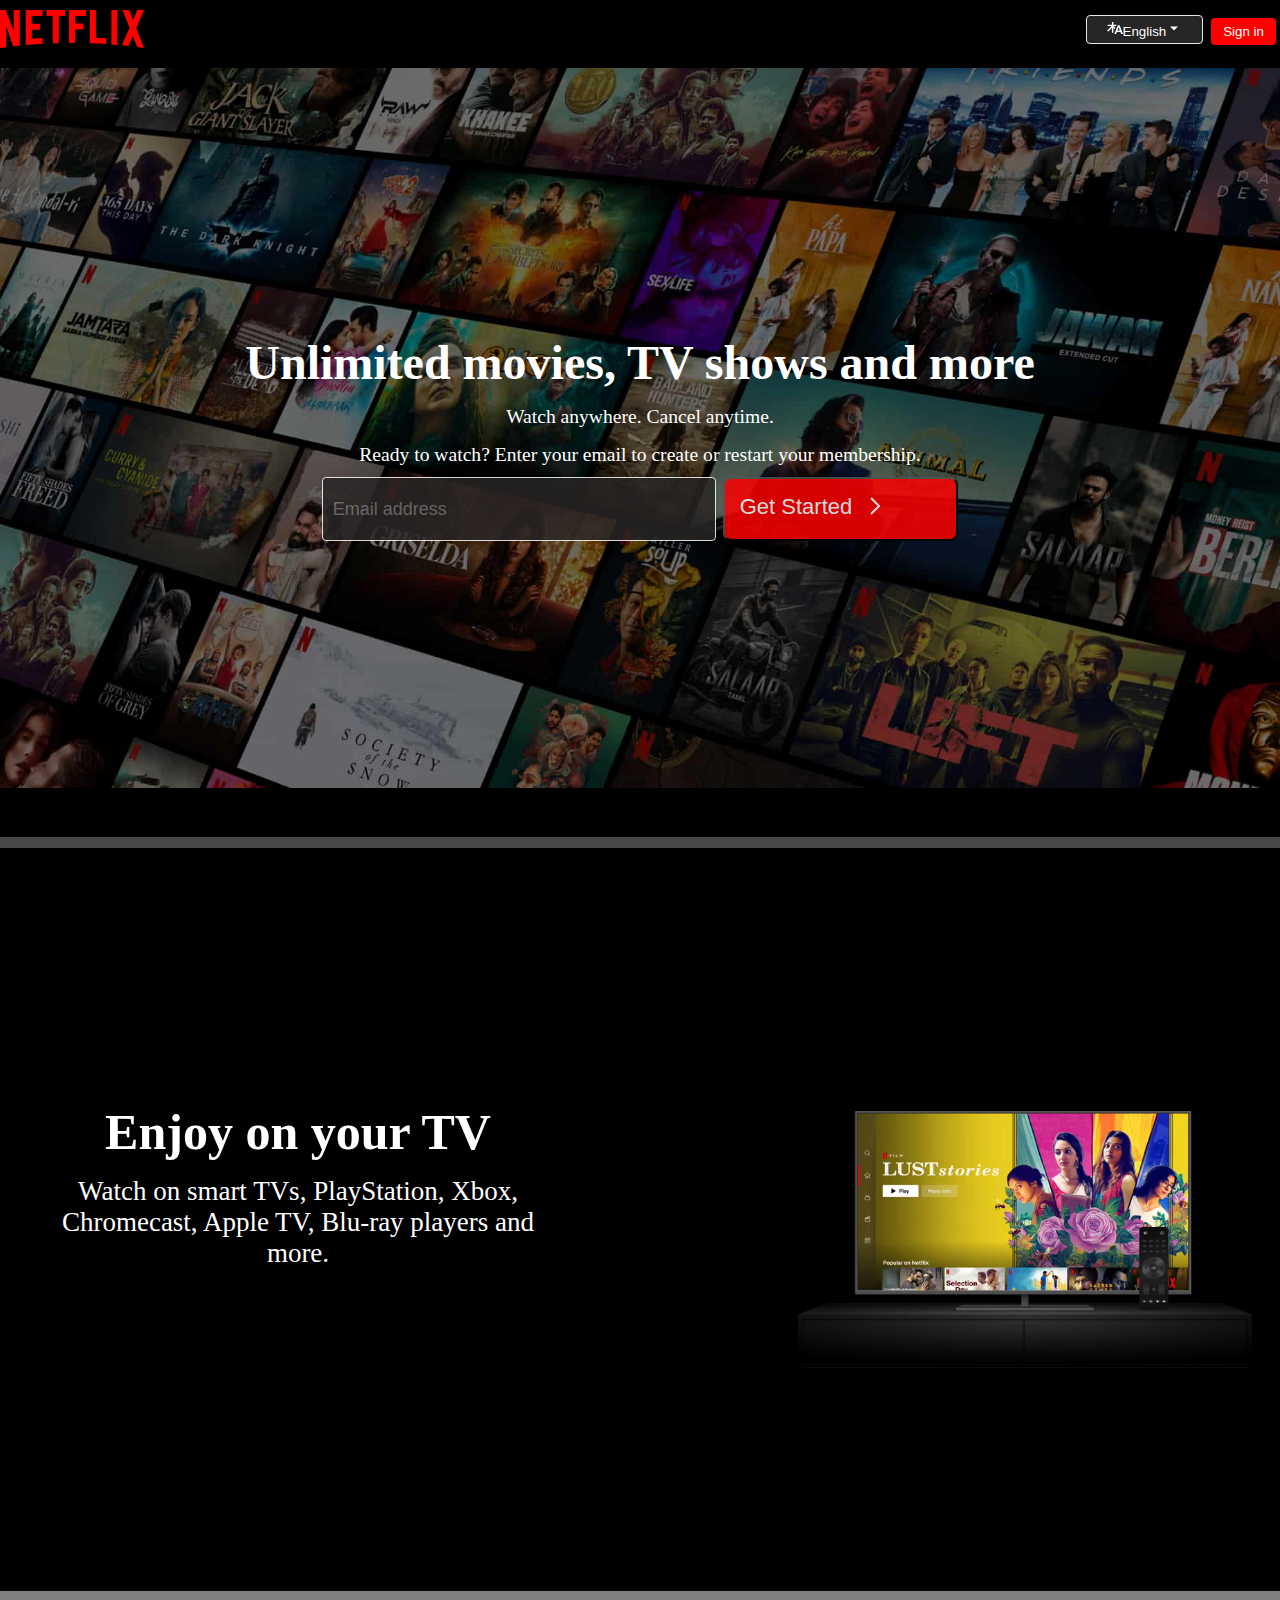
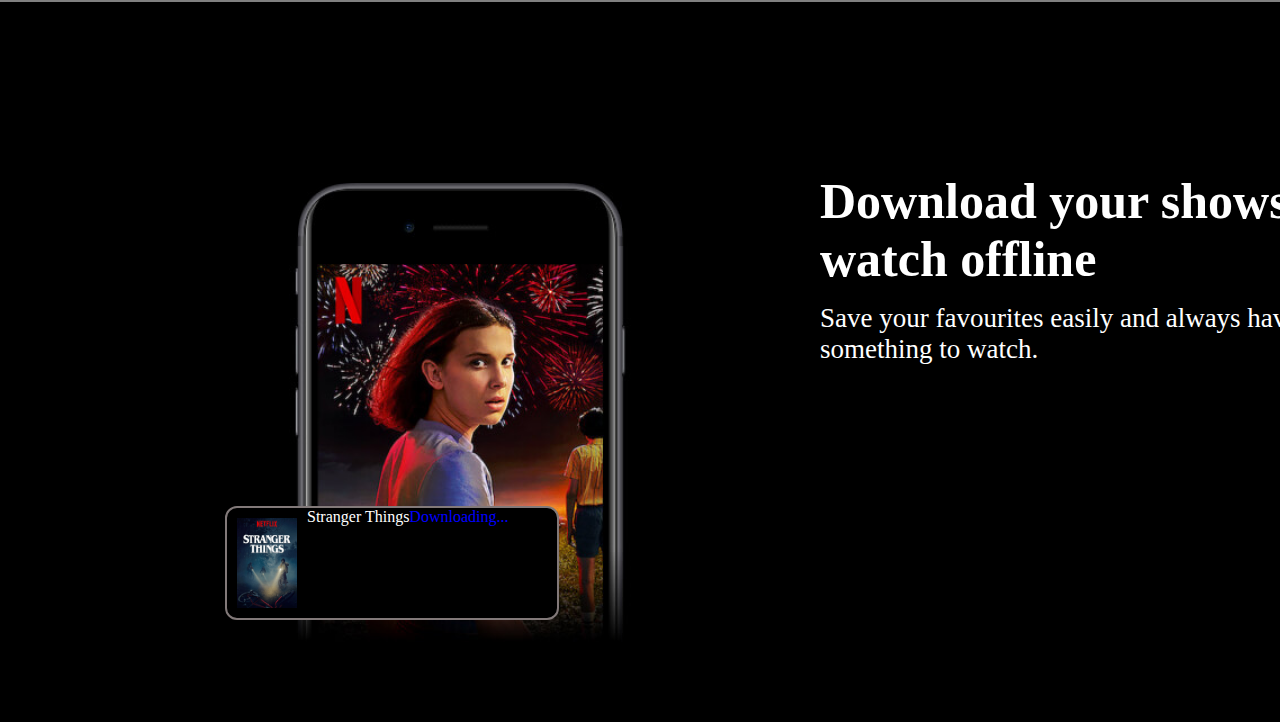
==== Netflix.html @ d596eb61 "Add Initial Files" ====
<!DOCTYPE html>

<head>
    <meta charset="utf-8">
    <meta http-equiv="X-UA-Compatible" content="IE=edge">
    <title></title>
    <meta name="description" content="">
    <meta name="viewport" content="width=device-width, initial-scale=1">
    <link rel="stylesheet" href="Netflix.css">
</head>

<body>
    <div class="main">
        <nav>
            <span class="logo">
                <img src="img/logo.svg" alt="Netflix"></span>
            <div>
                <button class="engbtn"><svg width="16" height="16" viewBox="0 0 16 16" fill="none"
                        xmlns="http://www.w3.org/2000/svg" class="default-ltr-cache-4z3qvp e1svuwfo1"
                        data-name="Languages" aria-hidden="true">
                        <path fill-rule="evenodd" clip-rule="evenodd"
                            d="M10.7668 5.33333L10.5038 5.99715L9.33974 8.9355L8.76866 10.377L7.33333 14H9.10751L9.83505 12.0326H13.4217L14.162 14H16L12.5665 5.33333H10.8278H10.7668ZM10.6186 9.93479L10.3839 10.5632H11.1036H12.8856L11.6348 7.2136L10.6186 9.93479ZM9.52722 4.84224C9.55393 4.77481 9.58574 4.71045 9.62211 4.64954H6.41909V2H4.926V4.64954H0.540802V5.99715H4.31466C3.35062 7.79015 1.75173 9.51463 0 10.4283C0.329184 10.7138 0.811203 11.2391 1.04633 11.5931C2.55118 10.6795 3.90318 9.22912 4.926 7.57316V12.6667H6.41909V7.51606C6.81951 8.15256 7.26748 8.76169 7.7521 9.32292L8.31996 7.88955C7.80191 7.29052 7.34631 6.64699 6.9834 5.99715H9.06968L9.52722 4.84224Z"
                            fill="currentColor"></path>
                    </svg>English<svg width="16" height="16" viewBox="0 0 16 16" fill="none"
                        xmlns="http://www.w3.org/2000/svg" class="default-ltr-cache-4z3qvp e1svuwfo1"
                        data-name="CaretDown" aria-hidden="true">
                        <path fill-rule="evenodd" clip-rule="evenodd"
                            d="M11.5976 6.5C11.7461 6.5 11.8204 6.67956 11.7154 6.78457L8.23574 10.2643C8.10555 10.3945 7.89445 10.3945 7.76425 10.2643L4.28457 6.78457C4.17956 6.67956 4.25393 6.5 4.40244 6.5H11.5976Z"
                            fill="currentColor"></path>
                    </svg></button>
                <button class="signbtn">Sign in</button>
            </div>
        </nav>
        <div class="box">
        </div>
        <div class="hero">
            <span class="h1">Unlimited movies, TV shows and more</span>
            <span class="h2">Watch anywhere. Cancel anytime.</span>
            <span class="h3">Ready to watch? Enter your email to create or restart your membership.</span>
            <div class="search">
                <input type="text" placeholder="Email address">
                <button>Get Started
                    <div class="default">
                        <svg width="24" height="24" viewBox="0 0 24 24" fill="none" xmlns="http://www.w3.org/2000/svg"
                            data-mirrorinrtl="true" class="default-ltr-cache-4z3qvp e1svuwfo1" data-name="ChevronRight"
                            aria-hidden="true">
                            <path fill-rule="evenodd" clip-rule="evenodd"
                                d="M15.5859 12L8.29303 19.2928L9.70725 20.7071L17.7072 12.7071C17.8948 12.5195 18.0001 12.2652 18.0001 12C18.0001 11.7347 17.8948 11.4804 17.7072 11.2928L9.70724 3.29285L8.29303 4.70706L15.5859 12Z"
                                fill="currentColor">
                            </path>
                        </svg>
                    </div>
                </button>
            </div>
        </div>
        <div class="sepration"></div>
        <div class="box2">
            <div class="box2text">
                <h1>Enjoy on your TV</h1>
                <p>Watch on smart TVs, PlayStation, Xbox, Chromecast, Apple TV, Blu-ray players and more.</p>
            </div>
            <div class="box2img">
                <img src="img/tv.jpg" alt="">
                <div class="video2">
                    <video src="video/video1.m4v" autoplay loop muted></video>
                </div>
            </div>
        </div>
        <div class="sepration"></div>
        <div class="box3">
            <div class="box3img">
                <div class="box3img1">
                    <img src="img/mobile.jpg" alt="">
                </div>
                <div class="box3download">
                    <img src="img/boxshot.jpg" alt="">
                    Stranger Things
                    <p>Downloading...</p>
                </div>
            </div>

            <div class="box3text">
                <h1>Download your shows to watch offline</h1>
                <p>Save your favourites easily and always have something to watch.</p>
            </div>
        </div>
    </div>
    <script src=""></script>
</body>

</html>
---- Netflix.css ----
* {
    padding: 0;
    margin: 0;
}

body {
    background-color: black;
}

.main {
    background-image: url("img/bg.jpg");
    background-position: center center;
    background-size: max(1200px, 100vw);
    background-repeat: no-repeat;
    height: 95vh;
    position: relative;

}

.main .box {
    background-color: black;
    height: 95vh;
    width: 100%;
    opacity: 0.44;
    position: absolute;
    top: 0;
}

.logo img {
    color: red;
    width: 144px;
    position: relative;
    z-index: 10;
}

nav {
    max-width: 155vh;
    justify-content: space-between;
    margin: auto;
    display: flex;
    align-items: center;
    height: 62px;
}

nav button {
    position: relative;
    z-index: 10;
    border-radius: 4px;
    color: white;
}

.engbtn {
    padding: 4px 20px;
    border: 0.5px solid rgb(235, 229, 229);
    background-color: rgb(39, 37, 37);
}

.signbtn {
    padding: 6px 12px;
    margin: 4px;
    background-color: red;
    border: none;
}

.hero {
    position: relative;
    color: white;
    height: 88%;
    display: flex;
    align-items: center;
    justify-content: center;
    flex-direction: column;
    padding: 0 30px;
}

.h1 {
    font-size: 3rem;
    font-weight: 700;
    z-index: 10;
}

.h2 {
    margin: 1rem 0 0;
    font-size: 1.225rem;
    font-weight: 400;
    z-index: 10;
}

.h3 {
    margin: 1rem 0 0;
    font-size: 1.225rem;
    font-weight: 400;
    z-index: 10;
}

.search {
    display: flex;
    margin-top: 11px;
    position: relative;
    opacity: 0.84;
    gap: 7px;
}

.search input {
    position: relative;
    font-size: 18px;
    background-color: rgb(41, 38, 38);
    padding: 15px 150px 15px 10px;
    color: white;
    border-radius: 4px;
    border: 1px solid white;
    /* z-index: 10; */

}

.search button {
    position: relative;
    display: flex;
    font-size: 22px;
    padding: 15px 70px 15px 15px;
    background-color: red;
    color: white;
    border-radius: 8px;
}

.default {
    margin-left: 10px;
}

.sepration {
    height: 11px;
    margin-top: 23px;
    background-color: gray;
}

.box2{
    position: relative;
    display: flex;
    align-items: center;
    justify-content: center;
    gap: 20vh;
    background-color: black;
    height: 80vh;
    margin-left: 0;
    padding-left: 0;
}

.box2text {
    position: relative;
    text-align: center;
    justify-content: center;
    align-items: center;
    padding-top: 150px;
    padding-right: 50PX;
    color: white;
    background-color: black;
    height: 40vh;
    width: 60vh;
    font-size: 27px;
}

.box2text h1 {
    padding-bottom: 15px;
    font-size: 50px;
}

.box2img {
    position: relative;
    align-items: center;
    justify-content: center;
    height: 324px;
    width: 454px;
}
.box2img img {
    position: relative;
    z-index: 10;
    height: 324px;
    width: 454px;
}
.video2{
    position: relative;
    align-items: center;
    justify-content: center;
    height: 260px;
    width: 332px;
}
.video2 video {
    position: relative;
    height: 260px;
    width: 332px;
    top: -300px;
    left: 60px;
}
.box3 {
    position: relative;
    display: flex;
    background-color: black;
    height: 80vh;
    width: 100%;
}
.box3text {
    position: relative;
    color: white;
    background-color: black; 
    height: 50vh;
    width: 62vh;
    left: 190px;
    top: 170px;
    font-size: 27px;
}
.box3text h1 {
    padding-bottom: 15px;
    font-size: 50px;
}
.box3img{
    position: relative;
    top: 100px;
    left: 100px;
    height: 60vh;
    width: 70vh;
}
.box3img1 img{
    position: relative;
    height: 60vh;
    width: 80vh;
}
.box3download{
    position: relative;
    display: flex;
    border: 2px solid rgb(130, 121, 121);
    border-radius: 12px;
    background-color: black;
    color: white;
    height: 110px;
    width: 330px;
    left: 125px;
    top: -140px;
}
.box3download p{
    color: blue;
}
.box3download img{
    position: relative;
    padding: 10px;
    height: 90px;
    width: 60px;
}
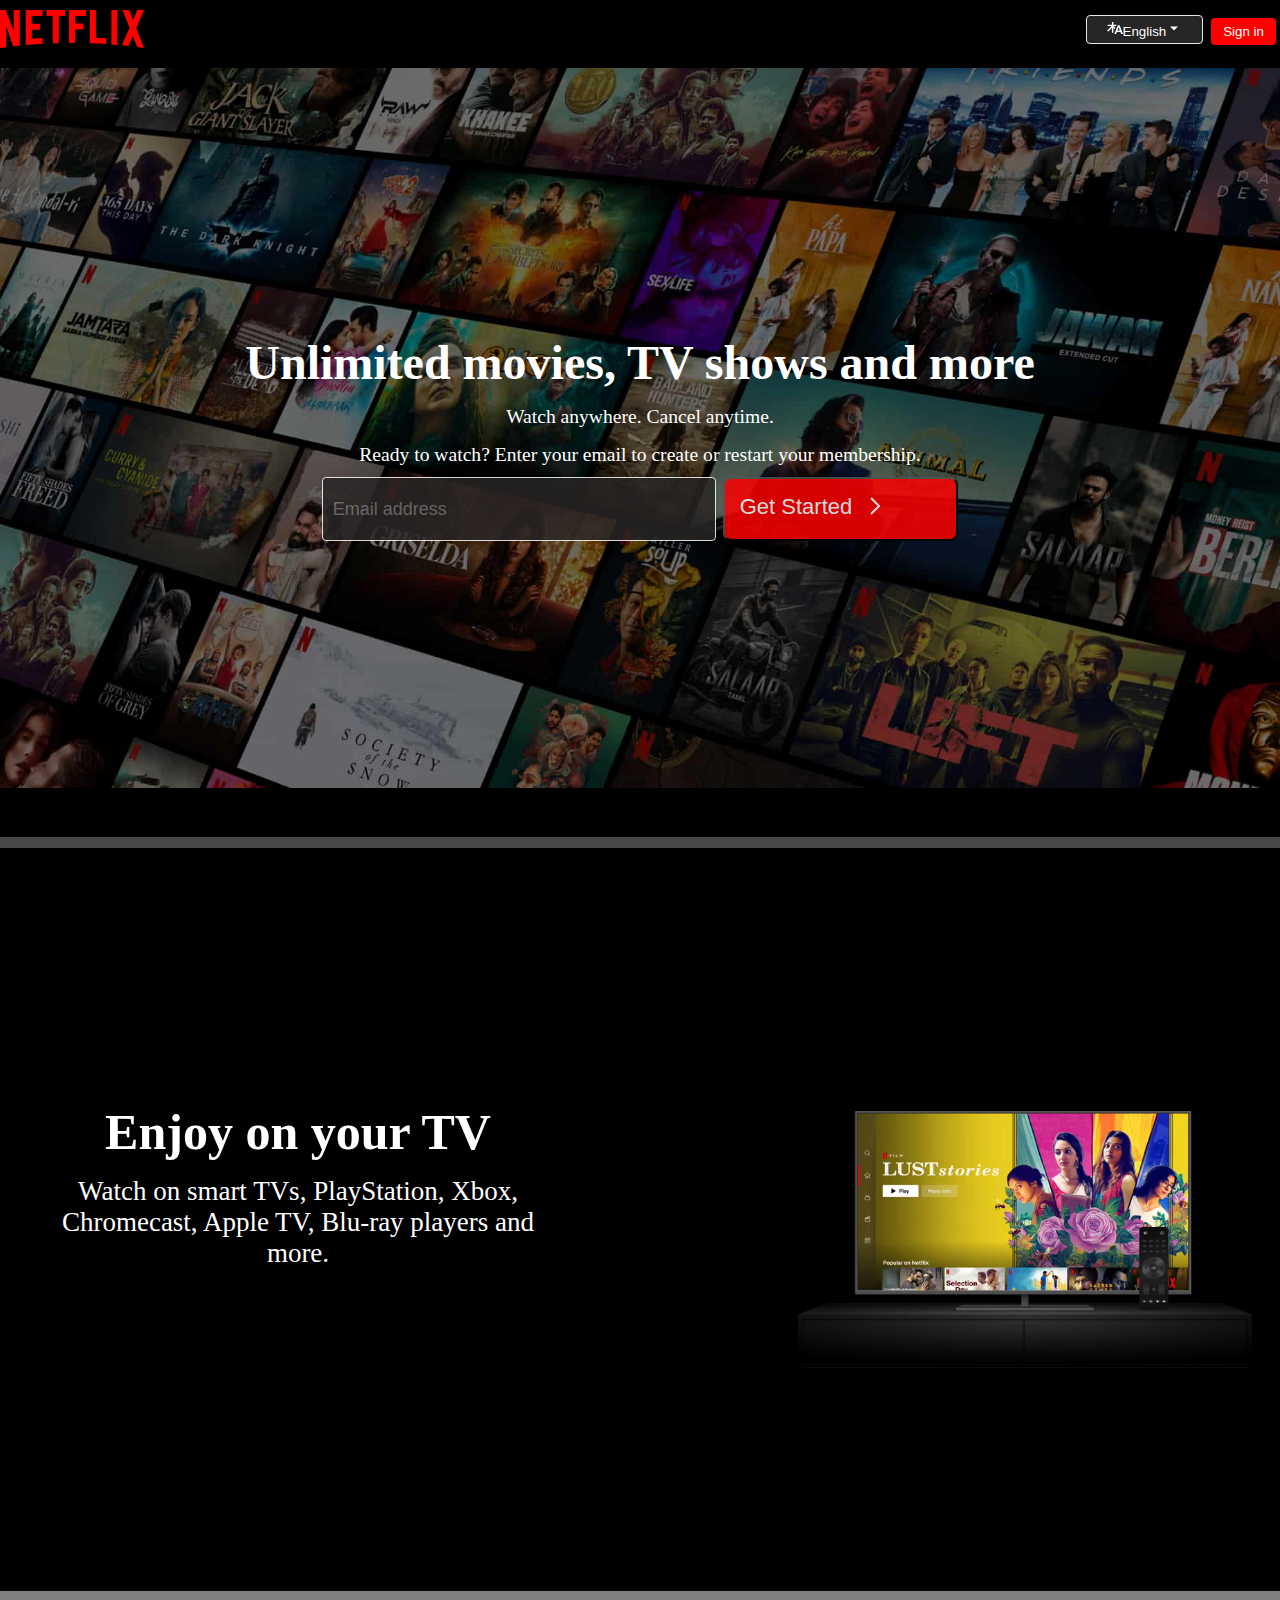
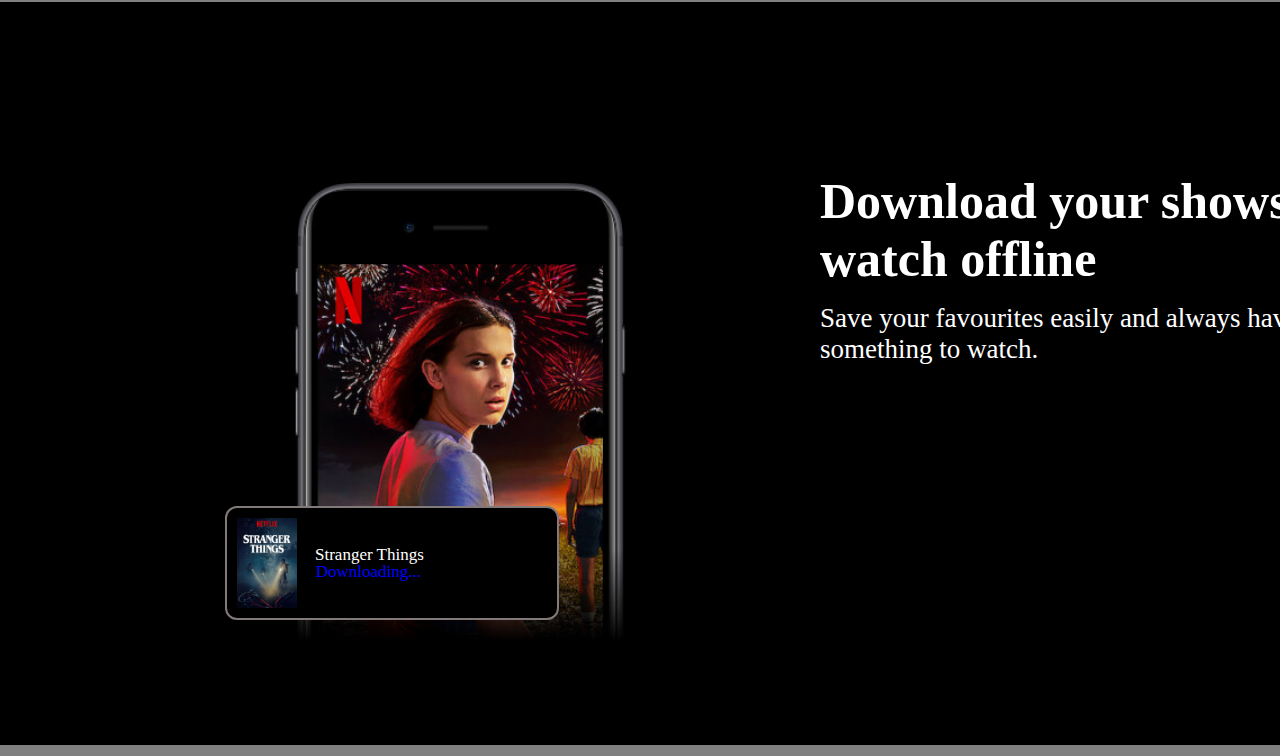
==== commit 84ccb9f8: "Fixed box3download" ====
--- a/Netflix.html
+++ b/Netflix.html
@@ -74,7 +74,7 @@
                 </div>
                 <div class="box3download">
                     <img src="img/boxshot.jpg" alt="">
-                    Stranger Things
+                    <span>Stranger Things</span>
                     <p>Downloading...</p>
                 </div>
             </div>
@@ -84,6 +84,7 @@
                 <p>Save your favourites easily and always have something to watch.</p>
             </div>
         </div>
+        <div class="sepration"></div>
     </div>
     <script src=""></script>
 </body>
--- a/Netflix.css
+++ b/Netflix.css
@@ -237,7 +237,20 @@
     top: -140px;
 }
 .box3download p{
+    position: relative;
+    /* display: flex; */
+    top: 54px;
+    left: -100px;
     color: blue;
+    height: 20px;
+    font-size: 17px;
+}
+.box3download span{
+    position: relative;
+    top: 37px;
+    left: 8px;
+    font-size: 17px;
+    height: 20px;
 }
 .box3download img{
     position: relative;
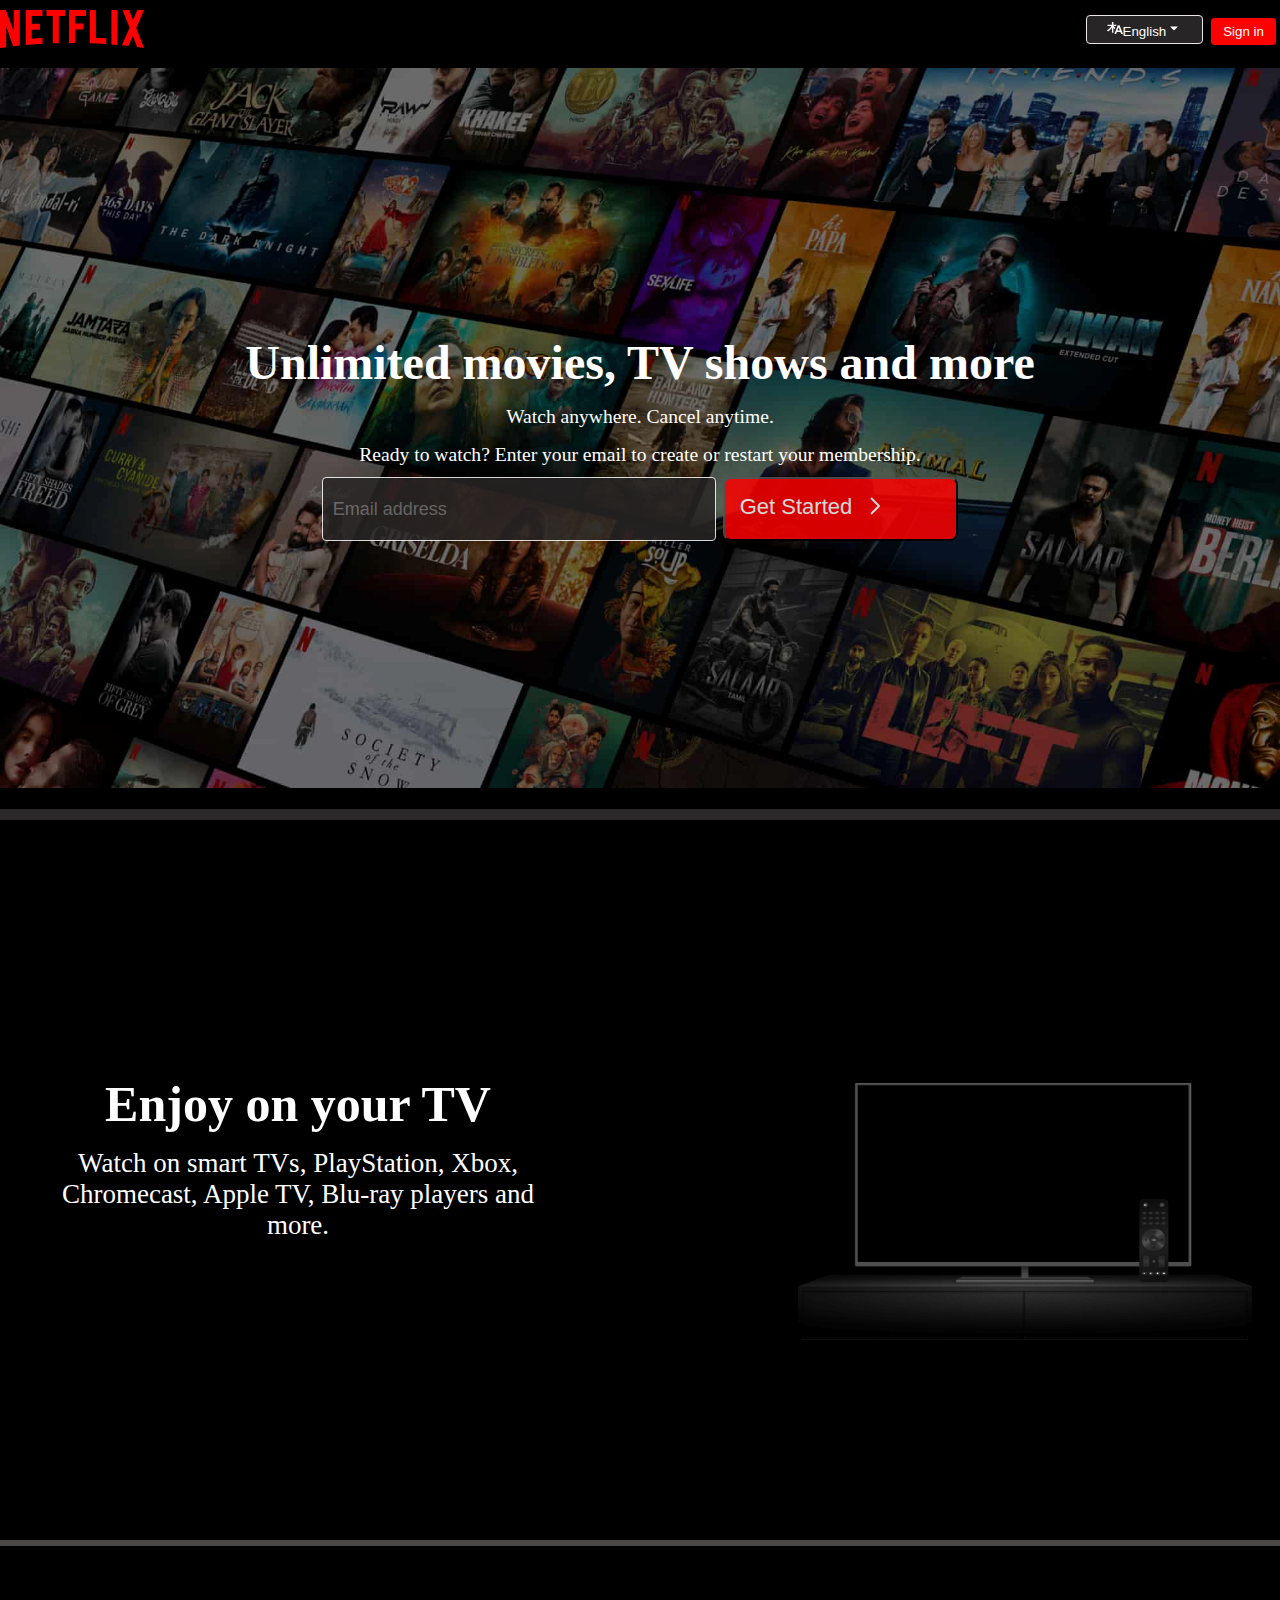
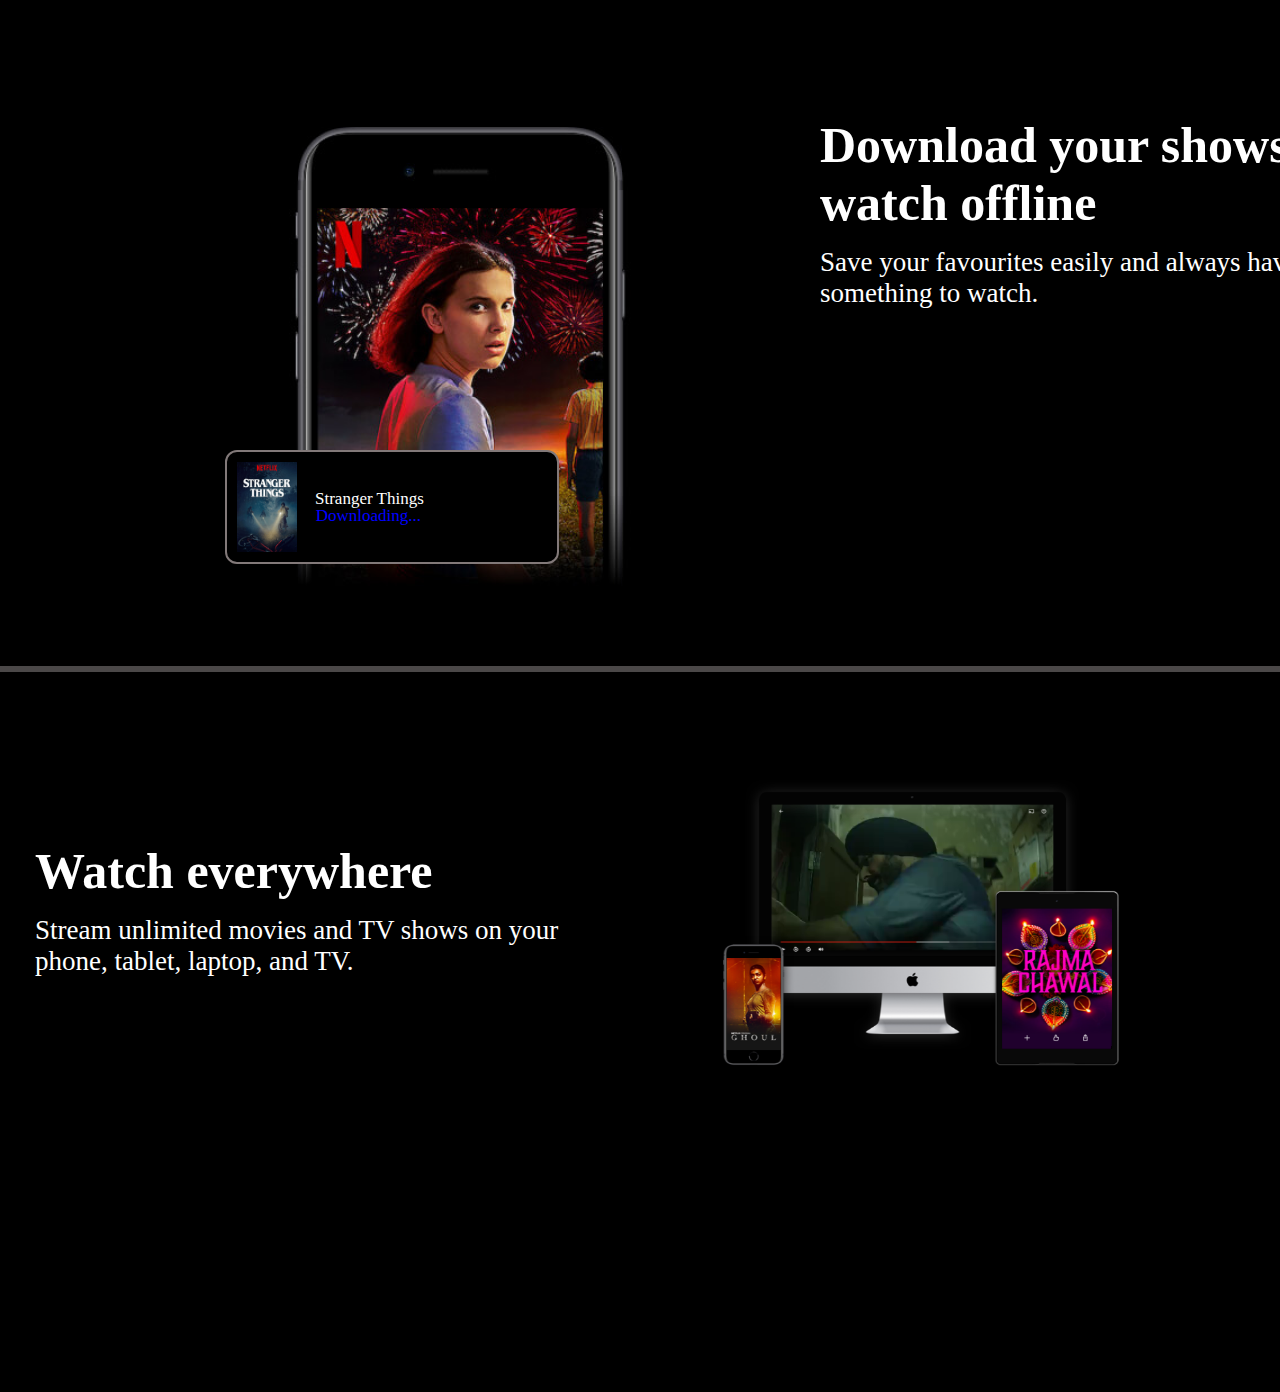
==== commit bcd8f6a9: "Add box4" ====
--- a/Netflix.html
+++ b/Netflix.html
@@ -85,6 +85,18 @@
             </div>
         </div>
         <div class="sepration"></div>
+        <div class="box4">
+            <div class="box4text">
+                <h1>Watch everywhere</h1>
+                <p>Stream unlimited movies and TV shows on your phone, tablet, laptop, and TV.</p>
+            </div>
+            <div class="box4img">
+                <img src="img/device-pile-in.jpg" alt="">
+                <div class="video4">
+                    <video src="video/video2.m4v" autoplay loop muted></video>
+                </div>
+            </div>
+        </div>
     </div>
     <script src=""></script>
 </body>
--- a/Netflix.css
+++ b/Netflix.css
@@ -129,8 +129,8 @@
 
 .sepration {
     height: 11px;
-    margin-top: 23px;
-    background-color: gray;
+    margin-top: -5px;
+    background-color: rgb(75, 72, 72);
 }
 
 .box2{
@@ -257,4 +257,59 @@
     padding: 10px;
     height: 90px;
     width: 60px;
+}
+.box4 {
+    position: relative;
+    display: flex;
+    justify-content: center;
+    background-color: black;
+    height: 80vh;
+    width: 100%;
+}
+.box4text {
+   
+    position: relative;
+    align-items: center;
+    color: white;
+    background-color: black;
+    height: 230px;
+    width: 550px;
+    font-size: 27px;
+    top: 170px;
+    left: -100px;
+}
+.box4text h1 {
+    padding-bottom: 15px;
+    font-size: 50px;
+}
+
+.box4img {
+    position: relative;
+    align-items: center;
+    justify-content: center;
+    height: 330px;
+    width: 460px;
+    top: 97px;
+}
+.box4img img {
+    position: relative;
+    z-index: 10;
+    height: 330px;
+    width: 460px;
+}
+.video4{
+    position: relative;
+    align-items: center;
+    justify-content: center;
+    height: 171px;
+    width: 297px;
+    top: -302px;
+    left: 77px;
+}
+.video4 video {
+    position: relative;
+    height: 166px;
+    width: 295px;
+    top: -8px;
+    left: 4px;
 }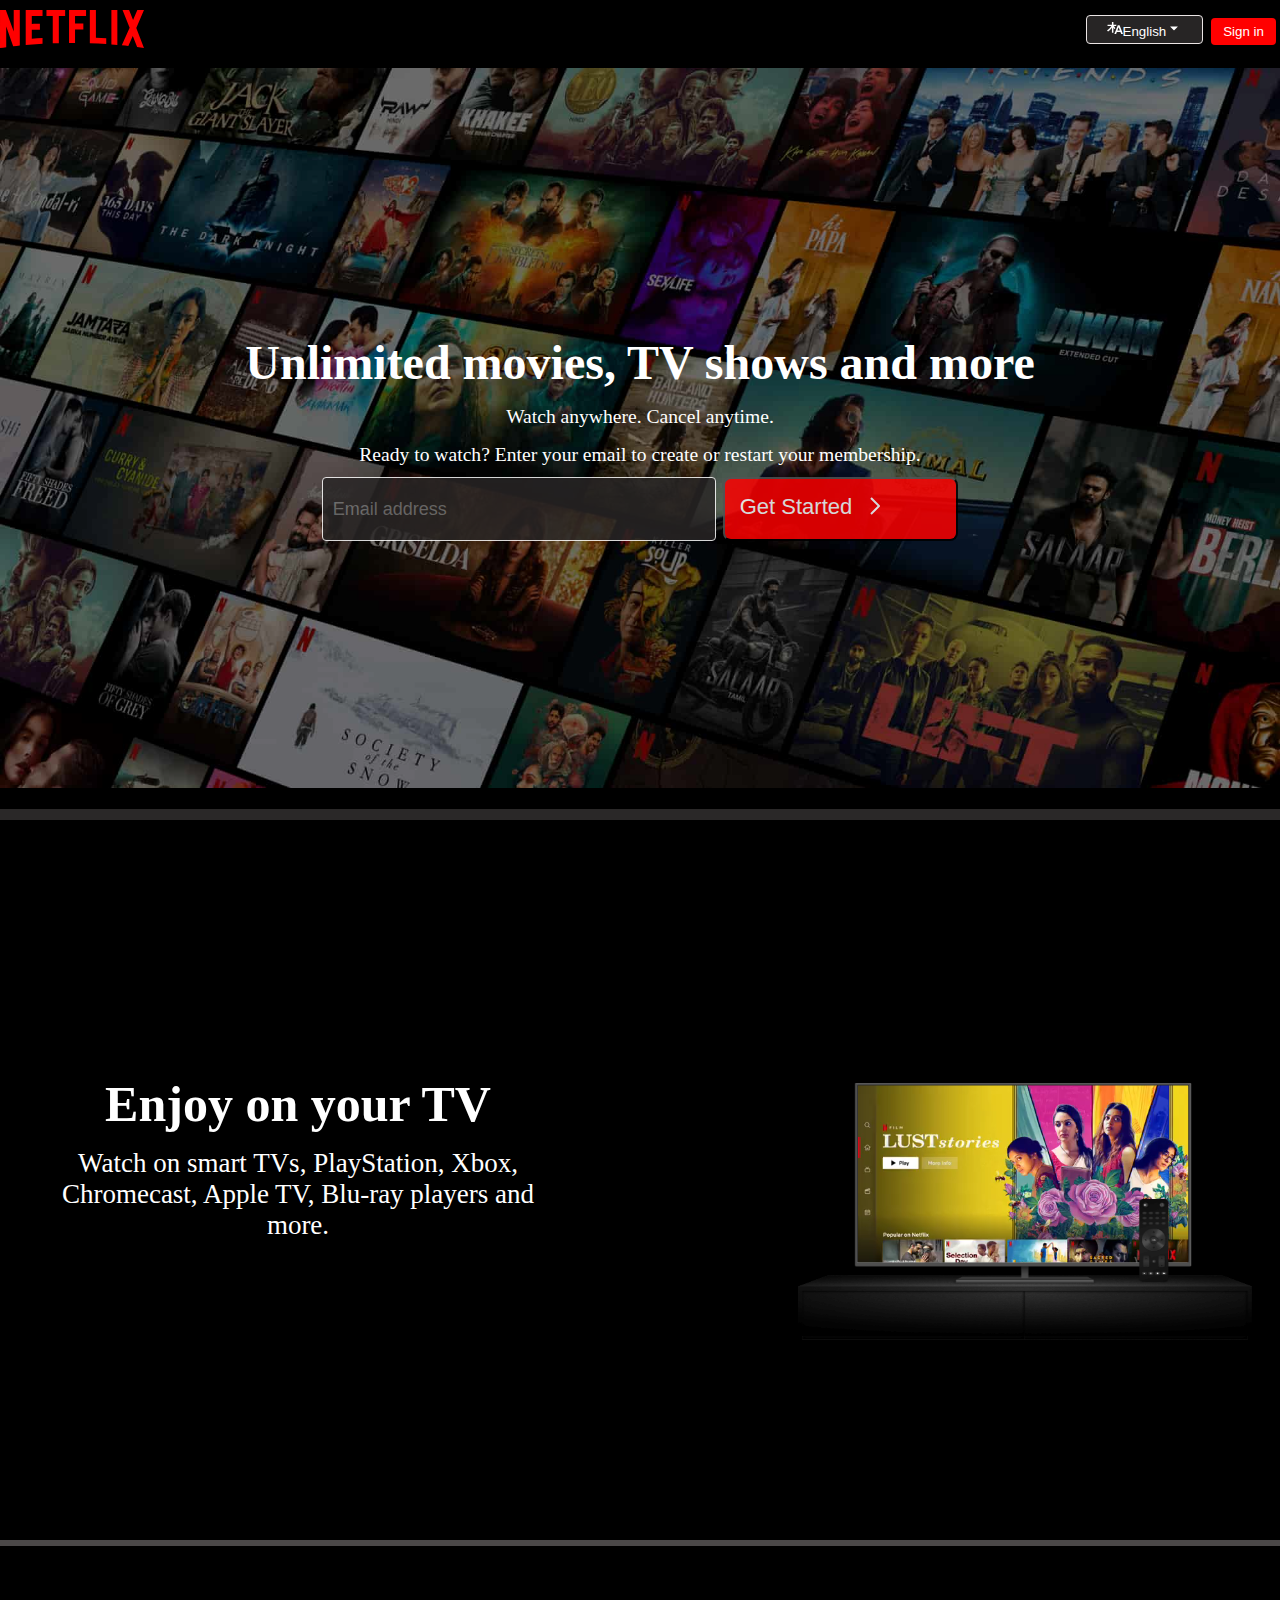
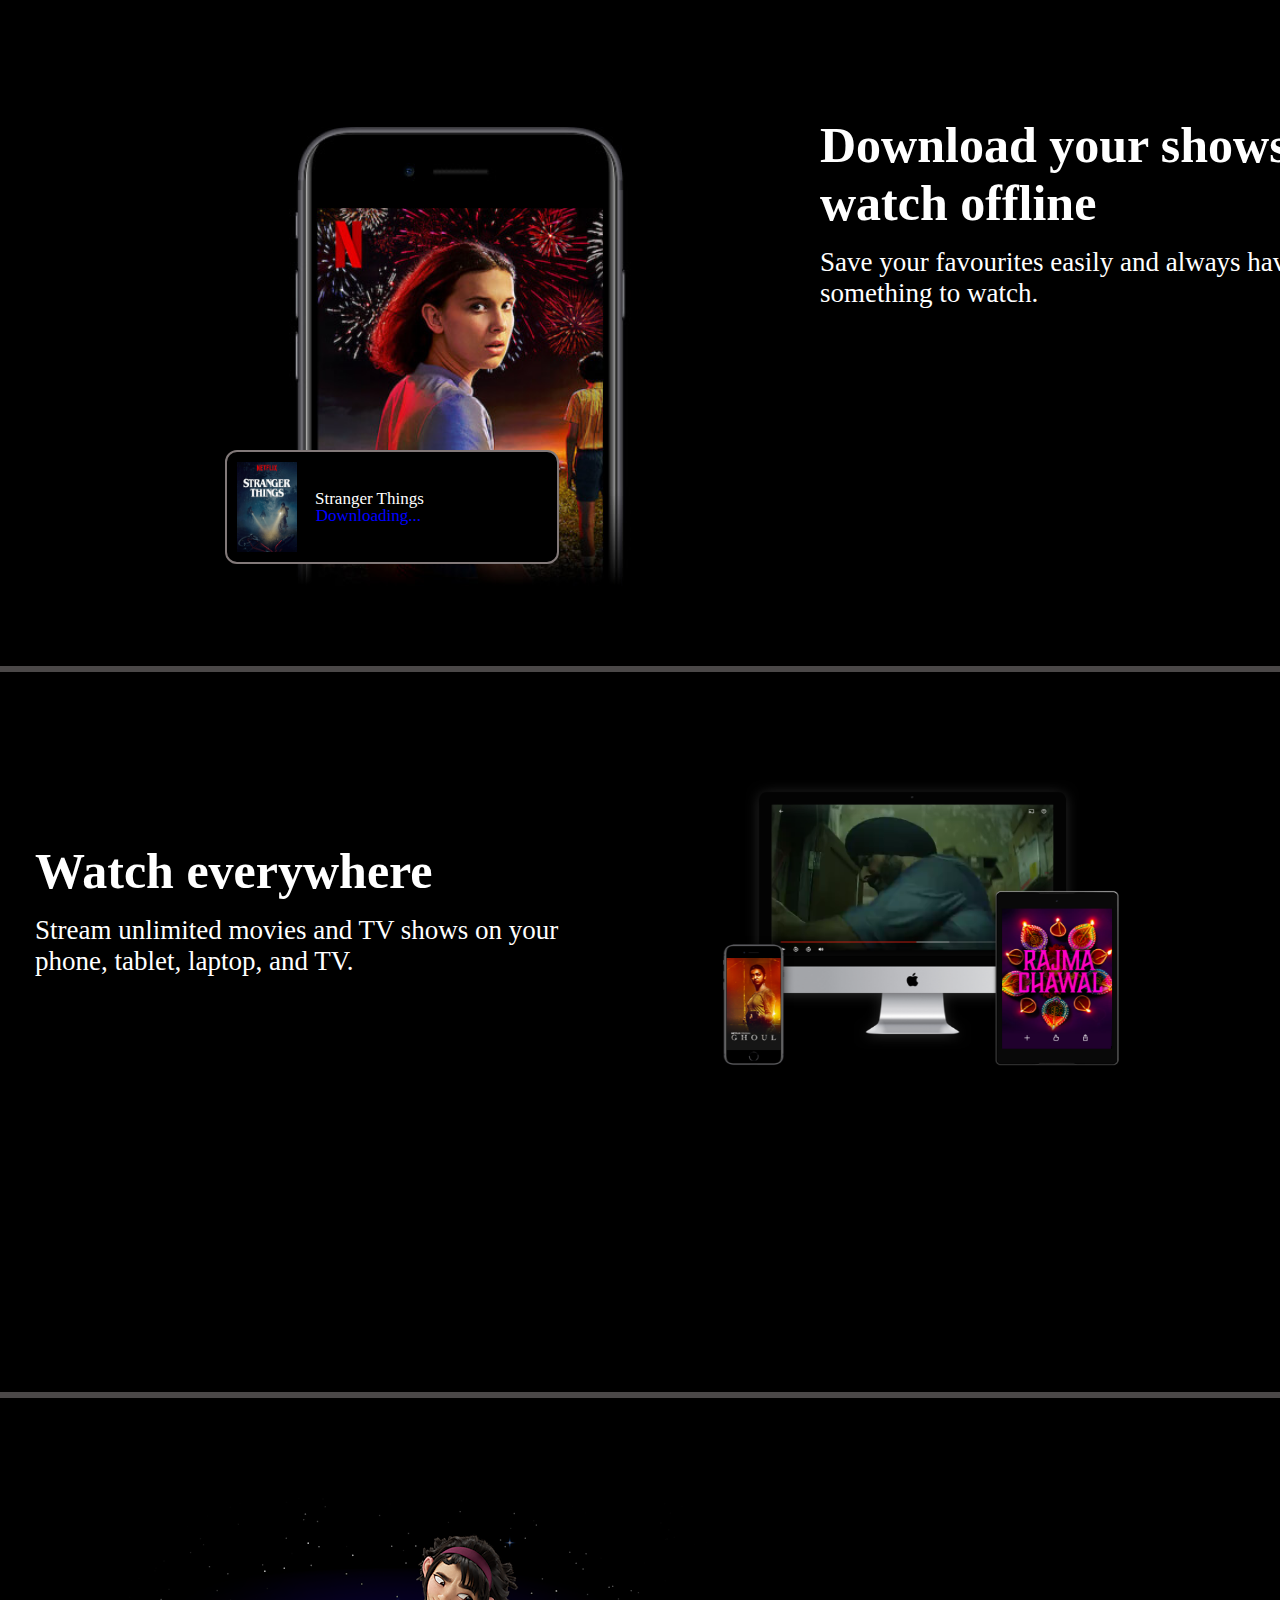
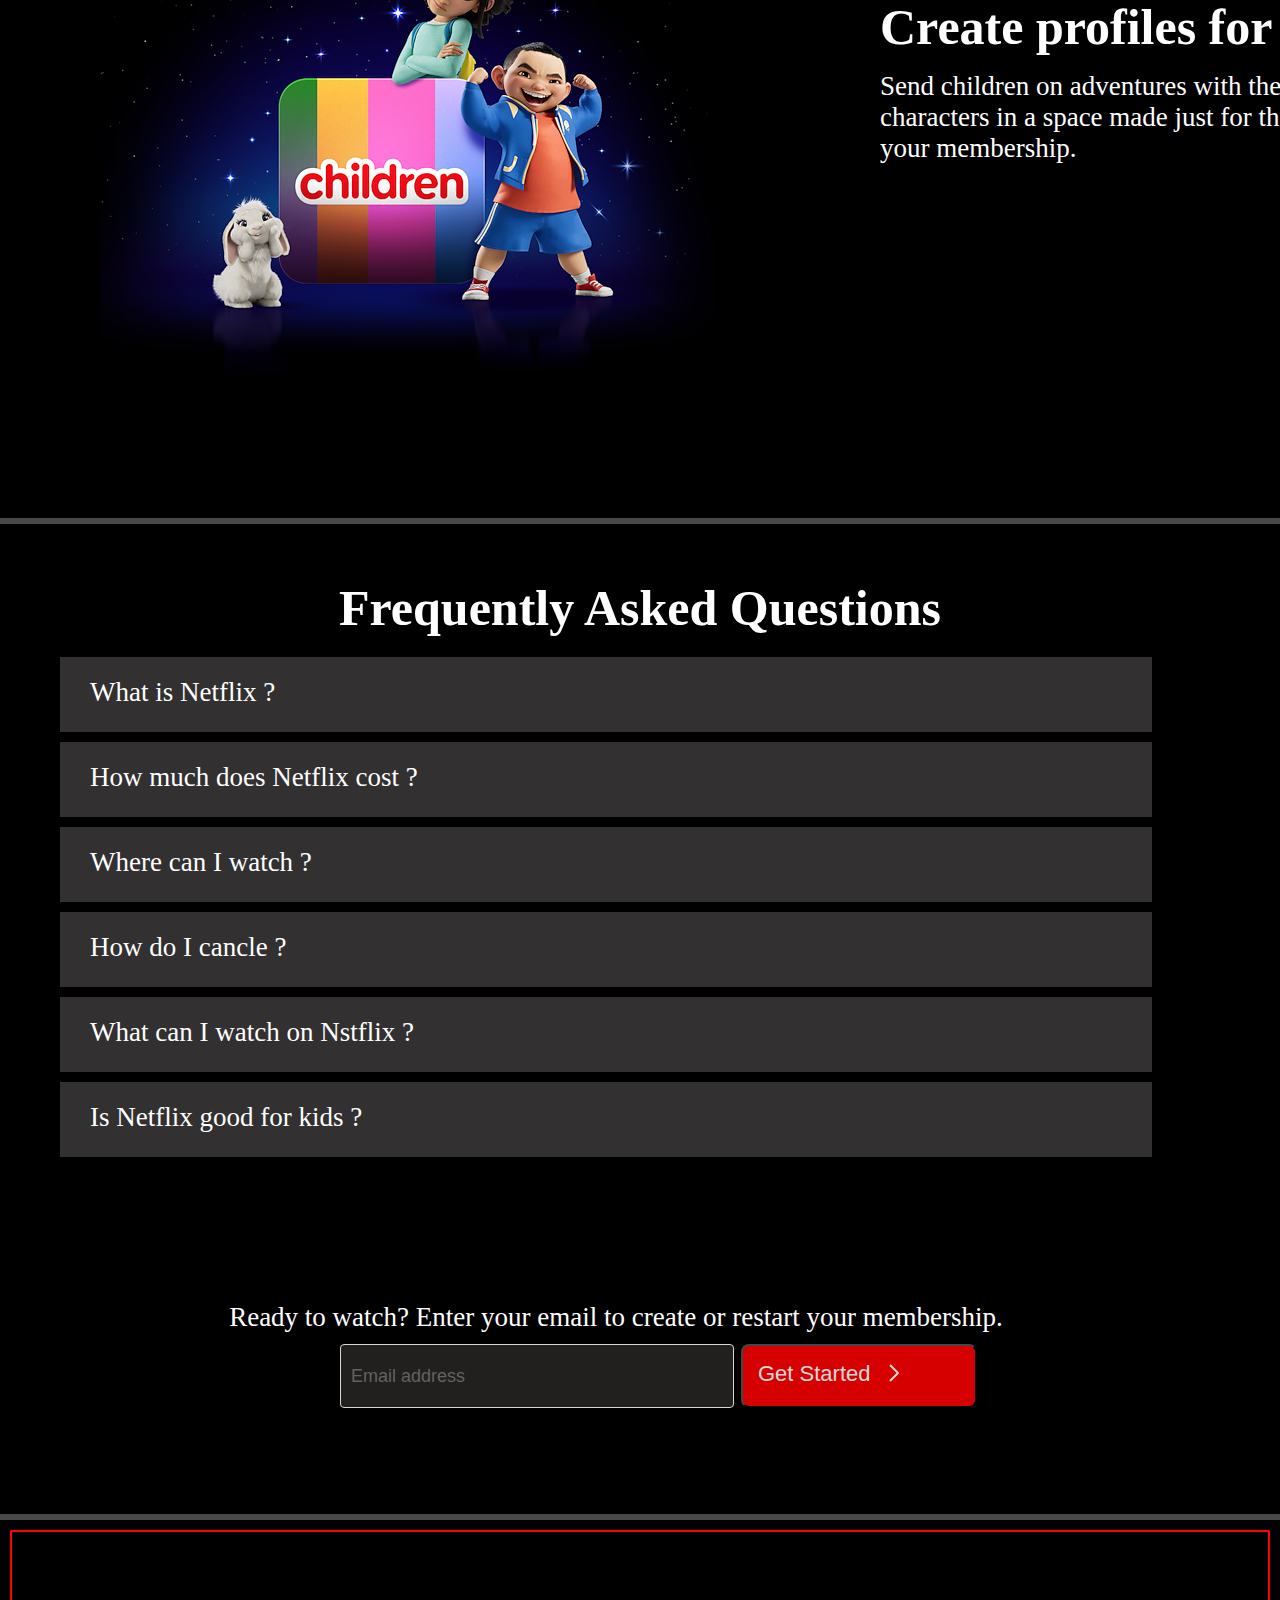
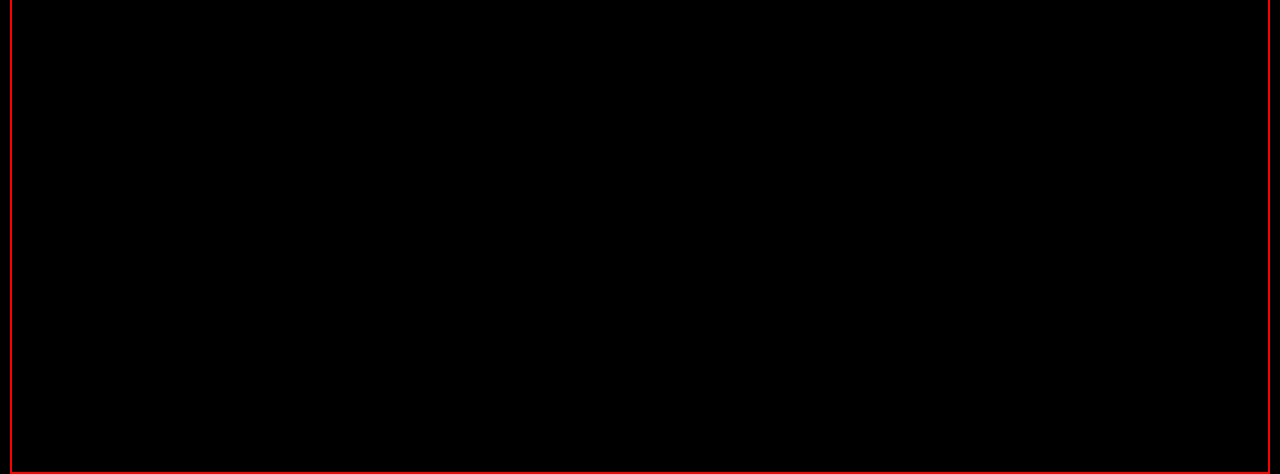
==== commit f6e5cc9d: "Add box5,6 and footer part" ====
--- a/Netflix.html
+++ b/Netflix.html
@@ -93,9 +93,57 @@
             <div class="box4img">
                 <img src="img/device-pile-in.jpg" alt="">
                 <div class="video4">
-                    <video src="video/video2.m4v" autoplay loop muted></video>
+                    <video src="video/video2.m4v" autoplay loop></video>
                 </div>
             </div>
+        </div>
+        <div class="sepration"></div>
+        <div class="box5">
+            <div class="box5img">
+                <img src="img/children.jpg" alt="">
+            </div>
+            <div class="box5text">
+                <h2>Create profiles for kids</h2>
+                <p>Send children on adventures with their favourite characters in a space made just for them—free with
+                    your membership.</p>
+            </div>
+        </div>
+        <div class="sepration"></div>
+        <div class="box6">
+            <div class="box6text">
+                <h2>Frequently Asked Questions</h2>
+                <div class="box6Ques">
+                    <span>What is Netflix ?</span>
+                    <span>How much does Netflix cost ?</span>
+                    <span>Where can I watch ?</span>
+                    <span>How do I cancle ?</span>
+                    <span>What can I watch on Nstflix ?</span>
+                    <span>Is Netflix good for kids ?</span>
+                </div>
+                <div class="box6Email">
+                    <span>Ready to watch? Enter your email to create or restart your membership.</span>
+                    <div class="Searchinbox6">
+                        <input type="text" placeholder="Email address">
+                        <button>Get Started
+                            <div class="default">
+                                <svg width="24" height="24" viewBox="0 0 24 24" fill="none"
+                                    xmlns="http://www.w3.org/2000/svg" data-mirrorinrtl="true"
+                                    class="default-ltr-cache-4z3qvp e1svuwfo1" data-name="ChevronRight"
+                                    aria-hidden="true">
+                                    <path fill-rule="evenodd" clip-rule="evenodd"
+                                        d="M15.5859 12L8.29303 19.2928L9.70725 20.7071L17.7072 12.7071C17.8948 12.5195 18.0001 12.2652 18.0001 12C18.0001 11.7347 17.8948 11.4804 17.7072 11.2928L9.70724 3.29285L8.29303 4.70706L15.5859 12Z"
+                                        fill="currentColor">
+                                    </path>
+                                </svg>
+                            </div>
+                        </button>
+                    </div>
+                </div>
+            </div>
+        </div>
+        <div class="sepration"></div>
+        <div class="footer">
+            <span>Footer</span>
         </div>
     </div>
     <script src=""></script>
--- a/Netflix.css
+++ b/Netflix.css
@@ -312,4 +312,117 @@
     width: 295px;
     top: -8px;
     left: 4px;
+}
+
+.box5 {
+    position: relative;
+    display: flex;
+    background-color: black;
+    height: 80vh;
+    width: 100%;
+}
+.box5text {
+    position: relative;
+    color: white;
+    background-color: black; 
+    height: 20vh;
+    width: 62vh;
+    left: 250px;
+    top: 200px;
+    font-size: 27px;
+}
+.box5text h2 {
+    padding-bottom: 15px;
+    font-size: 50px;
+}
+.box5img{
+    position: relative;
+    top: 100px;
+    left: 100px;
+    height: 60vh;
+    width: 70vh;
+}
+.box6 {
+    /* border: 2px solid red; */
+    position: relative;
+    display: flex;
+    background-color: black;
+    height: 110vh;
+    width: 100%;
+}
+.box6text {
+    /* border: 2px solid red; */
+    color: white;
+    background-color: black;
+    height: 100vh;
+    width: 100%;
+    margin: 55px 20px 10px 20px;
+    font-size: 27px;
+}
+.box6text h2 {
+    text-align: center;
+    align-items: center;
+    margin-bottom: 20px;
+    font-size: 50px;
+}
+.box6Ques{
+    /* border: 2px solid red; */
+    margin: 10px 30px 0px 30px ;
+    height: 70%;
+}
+.box6Ques span{
+    background-color: rgb(50, 48, 48);
+    margin: 10px;
+    display: block;
+    /* border: 2px solid red; */
+    height: 55px;
+    width: 90%;
+    padding-top: 20px;
+    padding-left: 30px;
+}
+.box6Email{
+    text-align: center;
+    /* border: 2px solid red; */
+    margin: 15px 100px 5px 100px;
+    height: 15vh;
+    width: 80%;
+}
+.box6Email span{
+    padding-bottom: 20px;
+}
+.Searchinbox6 {
+    display: flex;
+    margin-top: 11px;
+    position: relative;
+    opacity: 0.84;
+    gap: 7px;
+    left: 220px;
+}
+
+.Searchinbox6 input {
+    position: relative;
+    font-size: 18px;
+    background-color: rgb(41, 38, 38);
+    padding: 15px 150px 15px 10px;
+    color: white;
+    border-radius: 4px;
+    border: 1px solid white;
+    /* z-index: 10; */
+
+}
+
+.Searchinbox6 button {
+    position: relative;
+    display: flex;
+    font-size: 22px;
+    padding: 15px 70px 15px 15px;
+    background-color: red;
+    color: white;
+    border-radius: 8px;
+}
+.footer{
+    border: 2px solid red;
+    margin: 10px;
+    height: 60vh;
+    width: auto;
 }